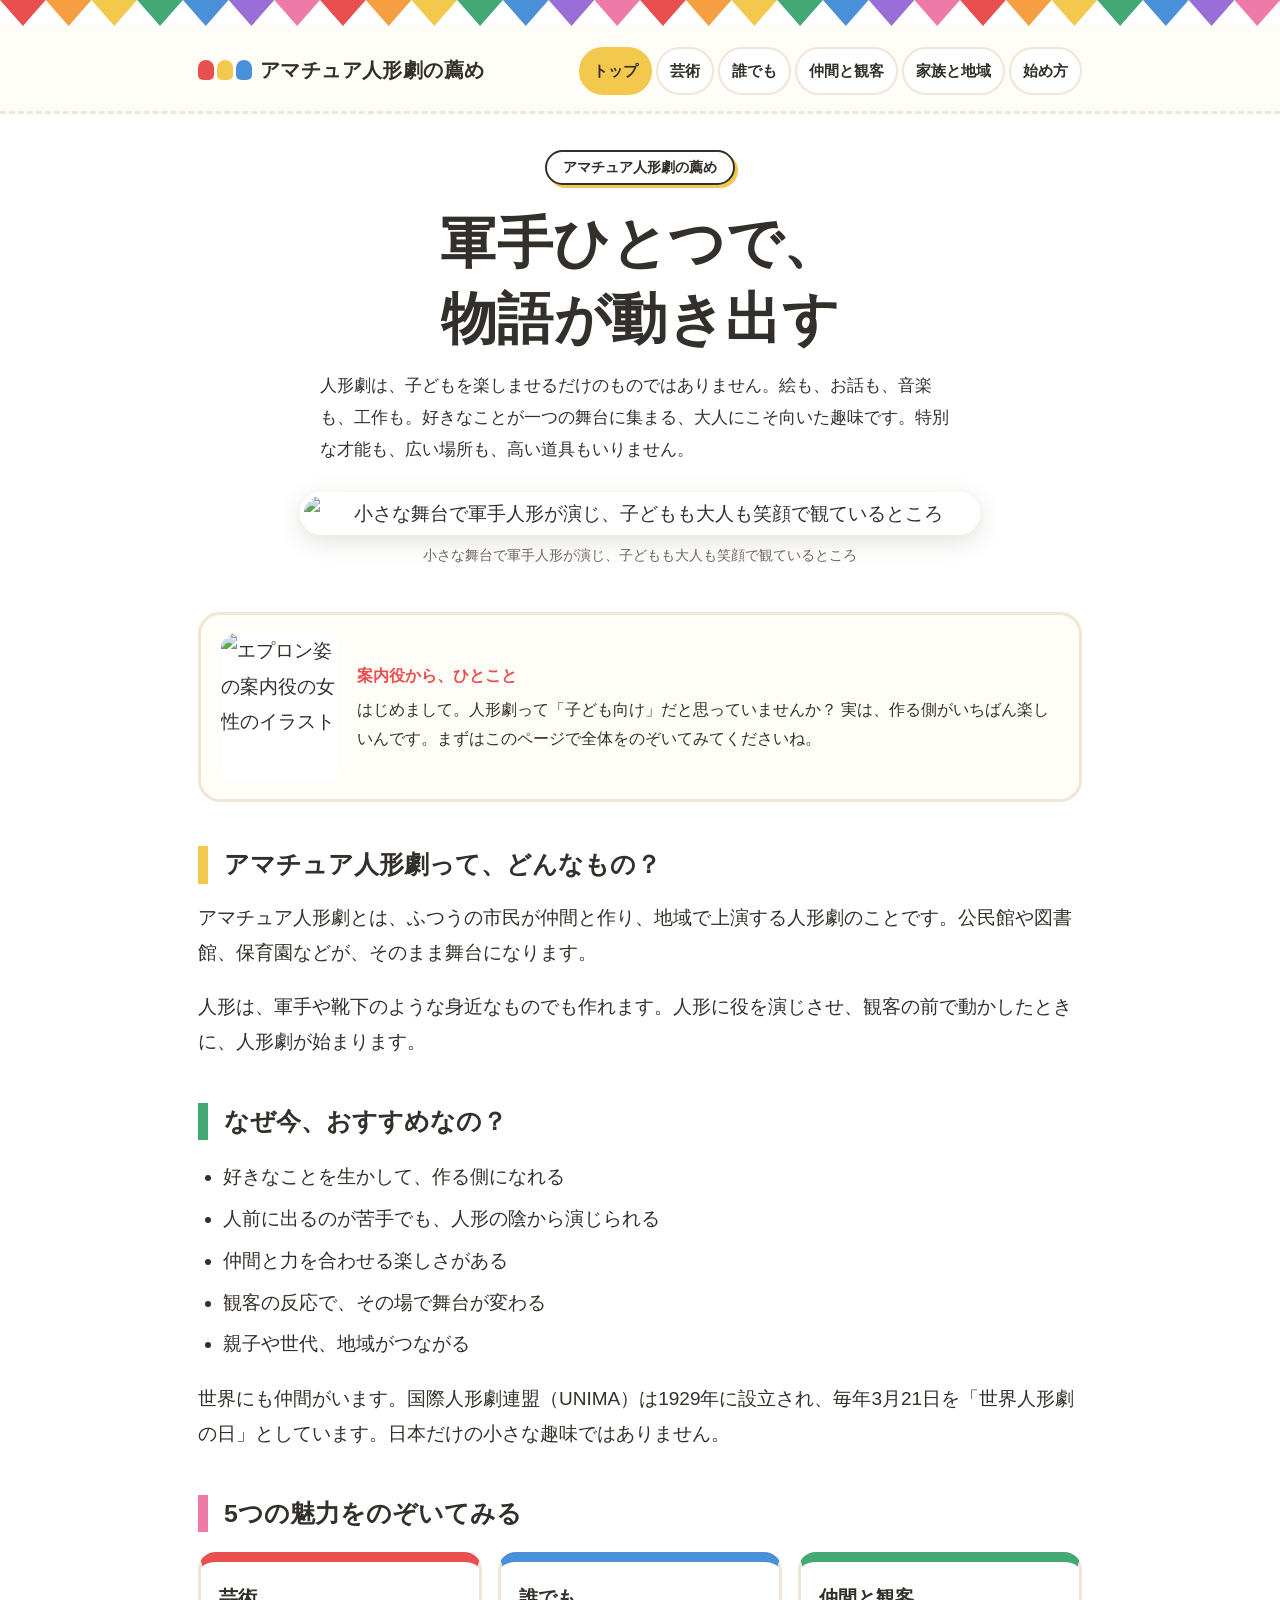
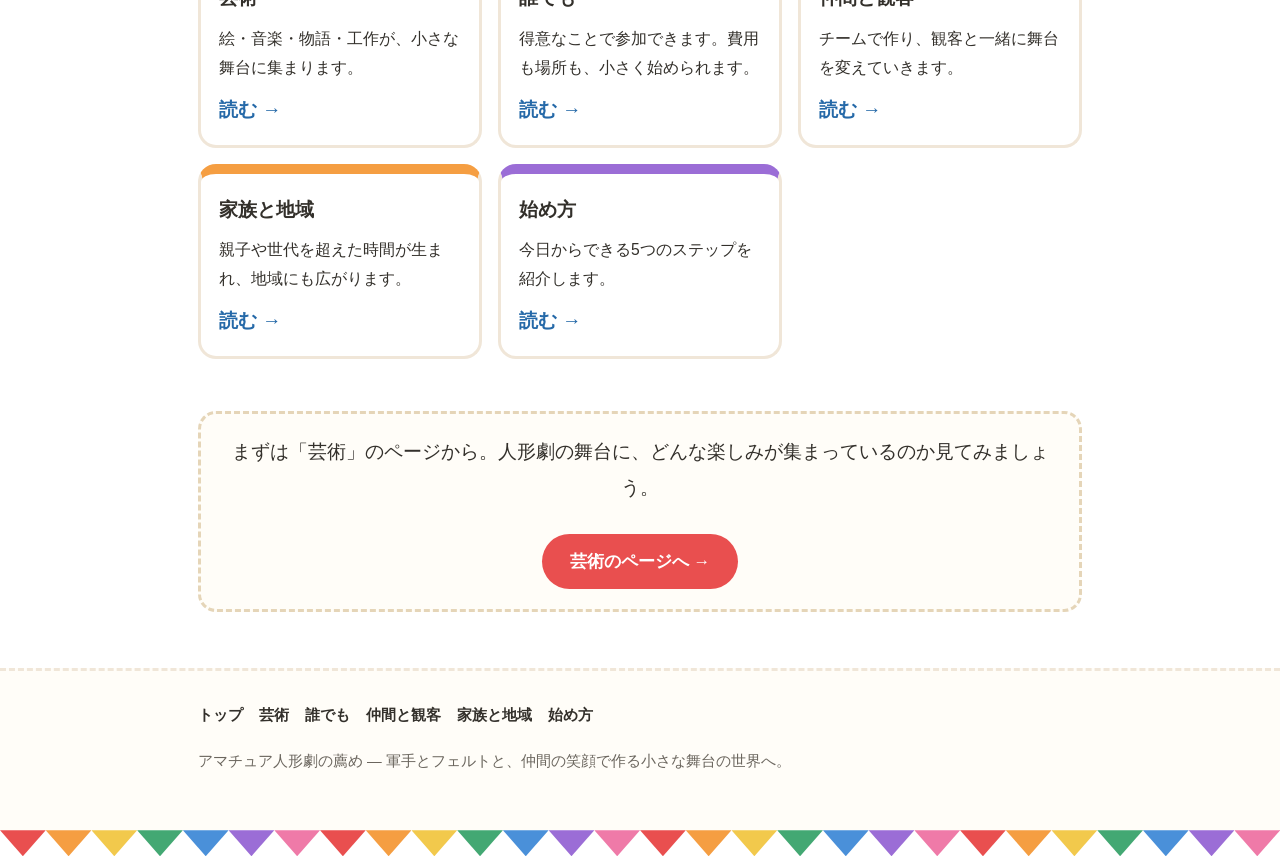
==== index.html @ 330d2dbc "Add files via upload" ====
<!DOCTYPE html>
<html lang="ja">
<head>
<meta charset="utf-8">
<meta name="viewport" content="width=device-width, initial-scale=1">
<title>トップ｜アマチュア人形劇の薦め</title>
<meta name="description" content="軍手ひとつで、<br>物語が動き出す ― アマチュア人形劇の魅力を、芸術・参加・仲間・家族・地域の面から紹介するサイトです。">
<link rel="stylesheet" href="style.css">
</head>
<body>
<div class="bunting" aria-hidden="true"><i></i><i></i><i></i><i></i><i></i><i></i><i></i><i></i><i></i><i></i><i></i><i></i><i></i><i></i><i></i><i></i><i></i><i></i><i></i><i></i><i></i><i></i><i></i><i></i><i></i><i></i><i></i><i></i></div>
<header class="site"><div class="site-in">
<a class="logo" href="index.html"><span class="gloves" aria-hidden="true"><i style="background:var(--red)"></i><i style="background:var(--yellow)"></i><i style="background:var(--blue)"></i></span>アマチュア人形劇の薦め</a>
<nav class="main" aria-label="メインメニュー"><ul><li><a href="index.html" aria-current="page">トップ</a></li><li><a href="art.html">芸術</a></li><li><a href="anyone.html">誰でも</a></li><li><a href="together.html">仲間と観客</a></li><li><a href="family.html">家族と地域</a></li><li><a href="start.html">始め方</a></li></ul></nav>
</div></header>
<main>
<div class="hero">
<span class="kicker">アマチュア人形劇の薦め</span>
<h1>軍手ひとつで、<br>物語が動き出す</h1>
<p class="lead">人形劇は、子どもを楽しませるだけのものではありません。絵も、お話も、音楽も、工作も。好きなことが一つの舞台に集まる、大人にこそ向いた趣味です。特別な才能も、広い場所も、高い道具もいりません。</p>
<figure class="hero-fig"><img src="img/illu-top.jpg" alt="小さな舞台で軍手人形が演じ、子どもも大人も笑顔で観ているところ"><figcaption>小さな舞台で軍手人形が演じ、子どもも大人も笑顔で観ているところ</figcaption></figure>
</div>
<div class="guide">
<img src="img/guide-woman.jpg" alt="エプロン姿の案内役の女性のイラスト">
<p><span class="who">案内役から、ひとこと</span>はじめまして。人形劇って「子ども向け」だと思っていませんか？ 実は、作る側がいちばん楽しいんです。まずはこのページで全体をのぞいてみてくださいね。</p>
</div>

<section><h2>アマチュア人形劇って、どんなもの？</h2>
<p>アマチュア人形劇とは、ふつうの市民が仲間と作り、地域で上演する人形劇のことです。公民館や図書館、保育園などが、そのまま舞台になります。</p>
<p>人形は、軍手や靴下のような身近なものでも作れます。人形に役を演じさせ、観客の前で動かしたときに、人形劇が始まります。</p></section>
<section><h2 class="c-green">なぜ今、おすすめなの？</h2>
<ul>
<li>好きなことを生かして、作る側になれる</li>
<li>人前に出るのが苦手でも、人形の陰から演じられる</li>
<li>仲間と力を合わせる楽しさがある</li>
<li>観客の反応で、その場で舞台が変わる</li>
<li>親子や世代、地域がつながる</li>
</ul>
<p>世界にも仲間がいます。国際人形劇連盟（UNIMA）は1929年に設立され、毎年3月21日を「世界人形劇の日」としています。日本だけの小さな趣味ではありません。</p></section>
<section><h2 class="c-pink">5つの魅力をのぞいてみる</h2>
<div class="cards">
<a class="card f-red" href="art.html"><h3>芸術</h3><p>絵・音楽・物語・工作が、小さな舞台に集まります。</p><span class="go">読む →</span></a>
<a class="card f-blue" href="anyone.html"><h3>誰でも</h3><p>得意なことで参加できます。費用も場所も、小さく始められます。</p><span class="go">読む →</span></a>
<a class="card f-green" href="together.html"><h3>仲間と観客</h3><p>チームで作り、観客と一緒に舞台を変えていきます。</p><span class="go">読む →</span></a>
<a class="card f-orange" href="family.html"><h3>家族と地域</h3><p>親子や世代を超えた時間が生まれ、地域にも広がります。</p><span class="go">読む →</span></a>
<a class="card f-purple" href="start.html"><h3>始め方</h3><p>今日からできる5つのステップを紹介します。</p><span class="go">読む →</span></a>
</div></section>

<div class="next"><p>まずは「芸術」のページから。人形劇の舞台に、どんな楽しみが集まっているのか見てみましょう。</p><a href="art.html">芸術のページへ →</a></div>
</main>
<footer class="site"><div class="foot-in">
<nav aria-label="フッターメニュー"><ul><li><a href="index.html" aria-current="page">トップ</a></li><li><a href="art.html">芸術</a></li><li><a href="anyone.html">誰でも</a></li><li><a href="together.html">仲間と観客</a></li><li><a href="family.html">家族と地域</a></li><li><a href="start.html">始め方</a></li></ul></nav>
<p>アマチュア人形劇の薦め ― 軍手とフェルトと、仲間の笑顔で作る小さな舞台の世界へ。</p>
</div></footer>
<div class="bunting" aria-hidden="true"><i></i><i></i><i></i><i></i><i></i><i></i><i></i><i></i><i></i><i></i><i></i><i></i><i></i><i></i><i></i><i></i><i></i><i></i><i></i><i></i><i></i><i></i><i></i><i></i><i></i><i></i><i></i><i></i></div>
</body>
</html>
---- style.css ----
:root{
  --red:#e94f4f; --orange:#f59e42; --yellow:#f2c94c; --green:#43a873;
  --blue:#4a90d9; --purple:#9b6dd6; --pink:#ef7aa8;
  --ink:#33302b; --muted:#6b665e; --paper:#fffdf8; --line:#f0e6d8;
}
*{box-sizing:border-box}
html{scroll-behavior:smooth}
body{margin:0;background:#fff;color:var(--ink);
  font-family:"Hiragino Maru Gothic ProN","Hiragino Sans","Yu Gothic",YuGothic,"Noto Sans JP",sans-serif;
  font-size:19px;line-height:1.85;-webkit-text-size-adjust:100%}
img{max-width:100%;height:auto;display:block}
a{color:#2569a8}
/* フェルトのガーランド */
.bunting{display:flex;overflow:hidden;height:26px}
.bunting i{flex:1;height:26px;clip-path:polygon(0 0,100% 0,50% 100%)}
.bunting i:nth-child(7n+1){background:var(--red)} .bunting i:nth-child(7n+2){background:var(--orange)}
.bunting i:nth-child(7n+3){background:var(--yellow)} .bunting i:nth-child(7n+4){background:var(--green)}
.bunting i:nth-child(7n+5){background:var(--blue)} .bunting i:nth-child(7n+6){background:var(--purple)}
.bunting i:nth-child(7n){background:var(--pink)}
header.site{background:var(--paper);border-bottom:3px dashed var(--line)}
.site-in{max-width:920px;margin:0 auto;padding:14px 18px 10px;display:flex;align-items:center;gap:12px;flex-wrap:wrap}
.logo{font-weight:900;font-size:1.25rem;color:var(--ink);text-decoration:none;letter-spacing:.02em}
.logo .gloves{display:inline-flex;gap:3px;margin-right:8px;vertical-align:-3px}
.logo .gloves i{width:16px;height:20px;border-radius:8px 8px 5px 5px;display:inline-block}
nav.main{margin-left:auto}
nav.main ul{display:flex;gap:4px;flex-wrap:wrap;list-style:none;margin:0;padding:0}
nav.main a{display:block;padding:8px 12px;border-radius:999px;text-decoration:none;color:var(--ink);font-size:.95rem;font-weight:700;background:#fff;border:2px solid var(--line)}
nav.main a[aria-current]{background:var(--yellow);border-color:var(--yellow)}
main{max-width:920px;margin:0 auto;padding:0 18px 56px}
/* ヒーロー */
.hero{padding:34px 0 8px;text-align:center}
.kicker{display:inline-block;background:#fff;border:2px solid var(--ink);border-radius:999px;padding:2px 16px;font-weight:800;font-size:.9rem;box-shadow:3px 3px 0 var(--yellow)}
.hero h1{font-size:clamp(2.1rem,8.5vw,3.5rem);line-height:1.35;margin:20px 0 14px;font-weight:900;letter-spacing:.01em}
.hero h1 .hl-red{color:var(--red)} .hero h1 .hl-blue{color:var(--blue)} .hero h1 .hl-green{color:var(--green)}
.hero .lead{font-size:1.08rem;max-width:640px;margin:0 auto;text-align:left}
.hero-fig{margin:26px auto 6px;max-width:680px}
.hero-fig img{border-radius:22px;border:4px solid #fff;box-shadow:0 6px 24px rgba(80,60,20,.16)}
.hero-fig figcaption{font-size:.85rem;color:var(--muted);margin-top:8px}
/* 案内役 */
.guide{display:flex;gap:18px;align-items:center;background:var(--paper);border:3px solid var(--line);border-radius:22px;padding:18px 20px;margin:30px 0}
.guide img{width:118px;height:148px;object-fit:cover;object-position:top;border-radius:16px;flex:none;background:#fff}
.guide p{margin:0;font-size:1rem}
.guide .who{font-weight:900;color:var(--red);display:block;margin-bottom:4px}
section{margin:44px 0}
h2{font-size:1.55rem;line-height:1.5;margin:0 0 16px;padding-left:16px;border-left:10px solid var(--yellow);font-weight:900}
h2.c-red{border-color:var(--red)} h2.c-blue{border-color:var(--blue)} h2.c-green{border-color:var(--green)}
h2.c-pink{border-color:var(--pink)} h2.c-purple{border-color:var(--purple)} h2.c-orange{border-color:var(--orange)}
p{margin:0 0 1em}
ul,ol{padding-left:1.3em} li{margin:.35em 0}
.cards{display:grid;grid-template-columns:repeat(auto-fit,minmax(240px,1fr));gap:16px;margin:20px 0}
.card{border:3px solid var(--line);border-radius:18px;padding:18px;background:#fff;text-decoration:none;color:var(--ink);display:block}
.card h3{margin:0 0 8px;font-size:1.2rem}
.card p{font-size:.98rem;margin:0 0 10px}
.card .go{font-weight:900;color:#2569a8}
.card.f-red{border-top:10px solid var(--red)} .card.f-blue{border-top:10px solid var(--blue)}
.card.f-green{border-top:10px solid var(--green)} .card.f-pink{border-top:10px solid var(--pink)}
.card.f-purple{border-top:10px solid var(--purple)} .card.f-orange{border-top:10px solid var(--orange)}
table{border-collapse:collapse;width:100%;margin:18px 0;font-size:.97rem;line-height:1.65}
th,td{border:2px solid var(--line);padding:10px 12px;text-align:left;vertical-align:top}
th{background:#fdf3d7;font-weight:800}
tr:nth-child(even) td{background:#fffaf0}
.dialogue{background:#f4f9ff;border-radius:18px;padding:18px 22px;margin:18px 0}
.dialogue p{margin:.4em 0}
.note{font-size:.9rem;color:var(--muted)}
.steps{counter-reset:step;list-style:none;padding:0}
.steps li{background:var(--paper);border:3px solid var(--line);border-radius:18px;padding:16px 18px 16px 74px;position:relative;margin:14px 0}
.steps li::before{counter-increment:step;content:counter(step);position:absolute;left:16px;top:16px;width:42px;height:42px;border-radius:50%;color:#fff;font-weight:900;display:flex;align-items:center;justify-content:center;font-size:1.2rem}
.steps li:nth-child(5n+1)::before{background:var(--red)} .steps li:nth-child(5n+2)::before{background:var(--orange)}
.steps li:nth-child(5n+3)::before{background:var(--green)} .steps li:nth-child(5n+4)::before{background:var(--blue)}
.steps li:nth-child(5n)::before{background:var(--purple)}
.steps b{display:block;font-size:1.08rem}
.big-quote{font-size:1.35rem;font-weight:900;line-height:1.7;text-align:center;background:linear-gradient(transparent 62%,#ffe9a8 62%);padding:6px 4px;margin:26px 0}
.next{margin:52px 0 0;background:var(--paper);border:3px dashed #e5d5b8;border-radius:18px;padding:20px 22px;text-align:center}
.next a{display:inline-block;margin-top:10px;background:var(--red);color:#fff;font-weight:900;text-decoration:none;padding:12px 28px;border-radius:999px;font-size:1.05rem}
footer.site{border-top:3px dashed var(--line);background:var(--paper)}
.foot-in{max-width:920px;margin:0 auto;padding:26px 18px 40px;font-size:.92rem;color:var(--muted)}
.foot-in nav ul{list-style:none;display:flex;flex-wrap:wrap;gap:6px 16px;padding:0;margin:0 0 14px}
.foot-in a{color:var(--ink);font-weight:700;text-decoration:none}
@media (max-width:560px){
  body{font-size:18px}
  .guide{flex-direction:row;padding:14px}
  .guide img{width:92px;height:116px}
  th,td{padding:8px 9px}
  nav.main{margin-left:0}
}
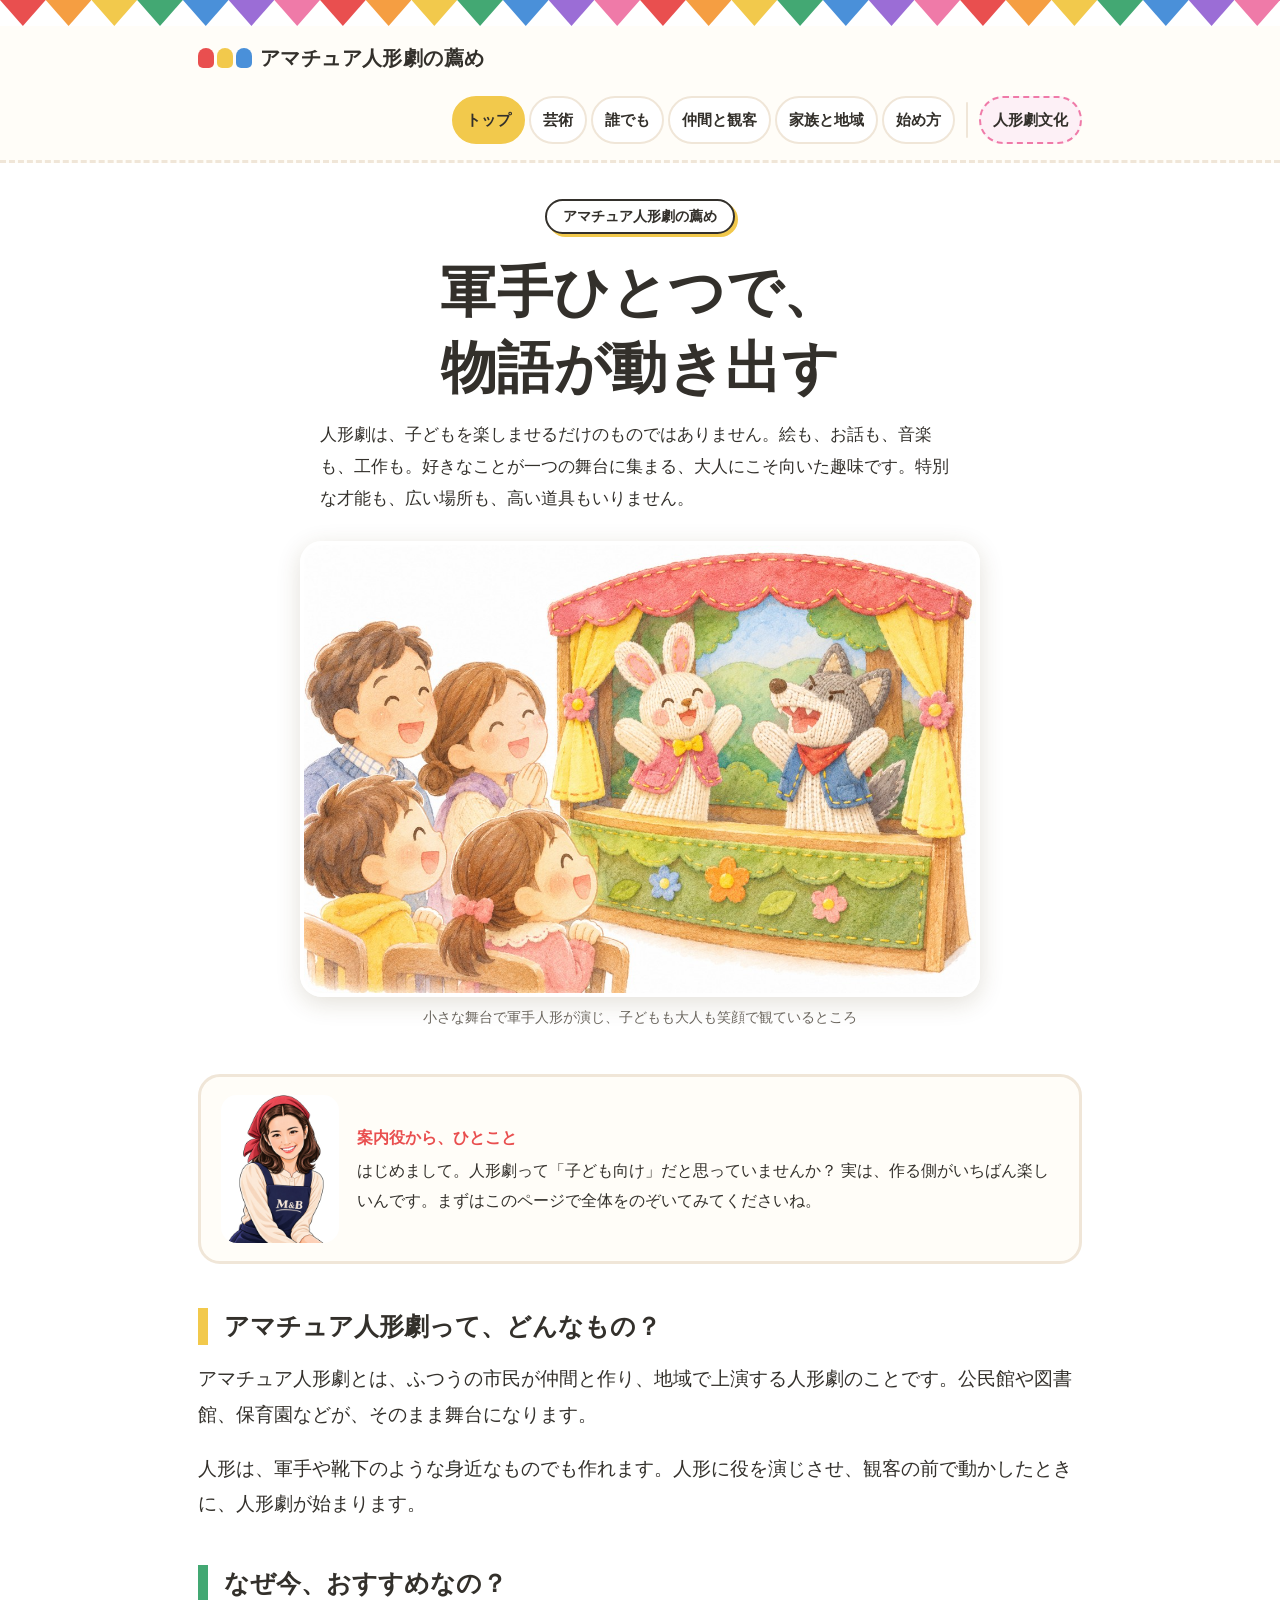
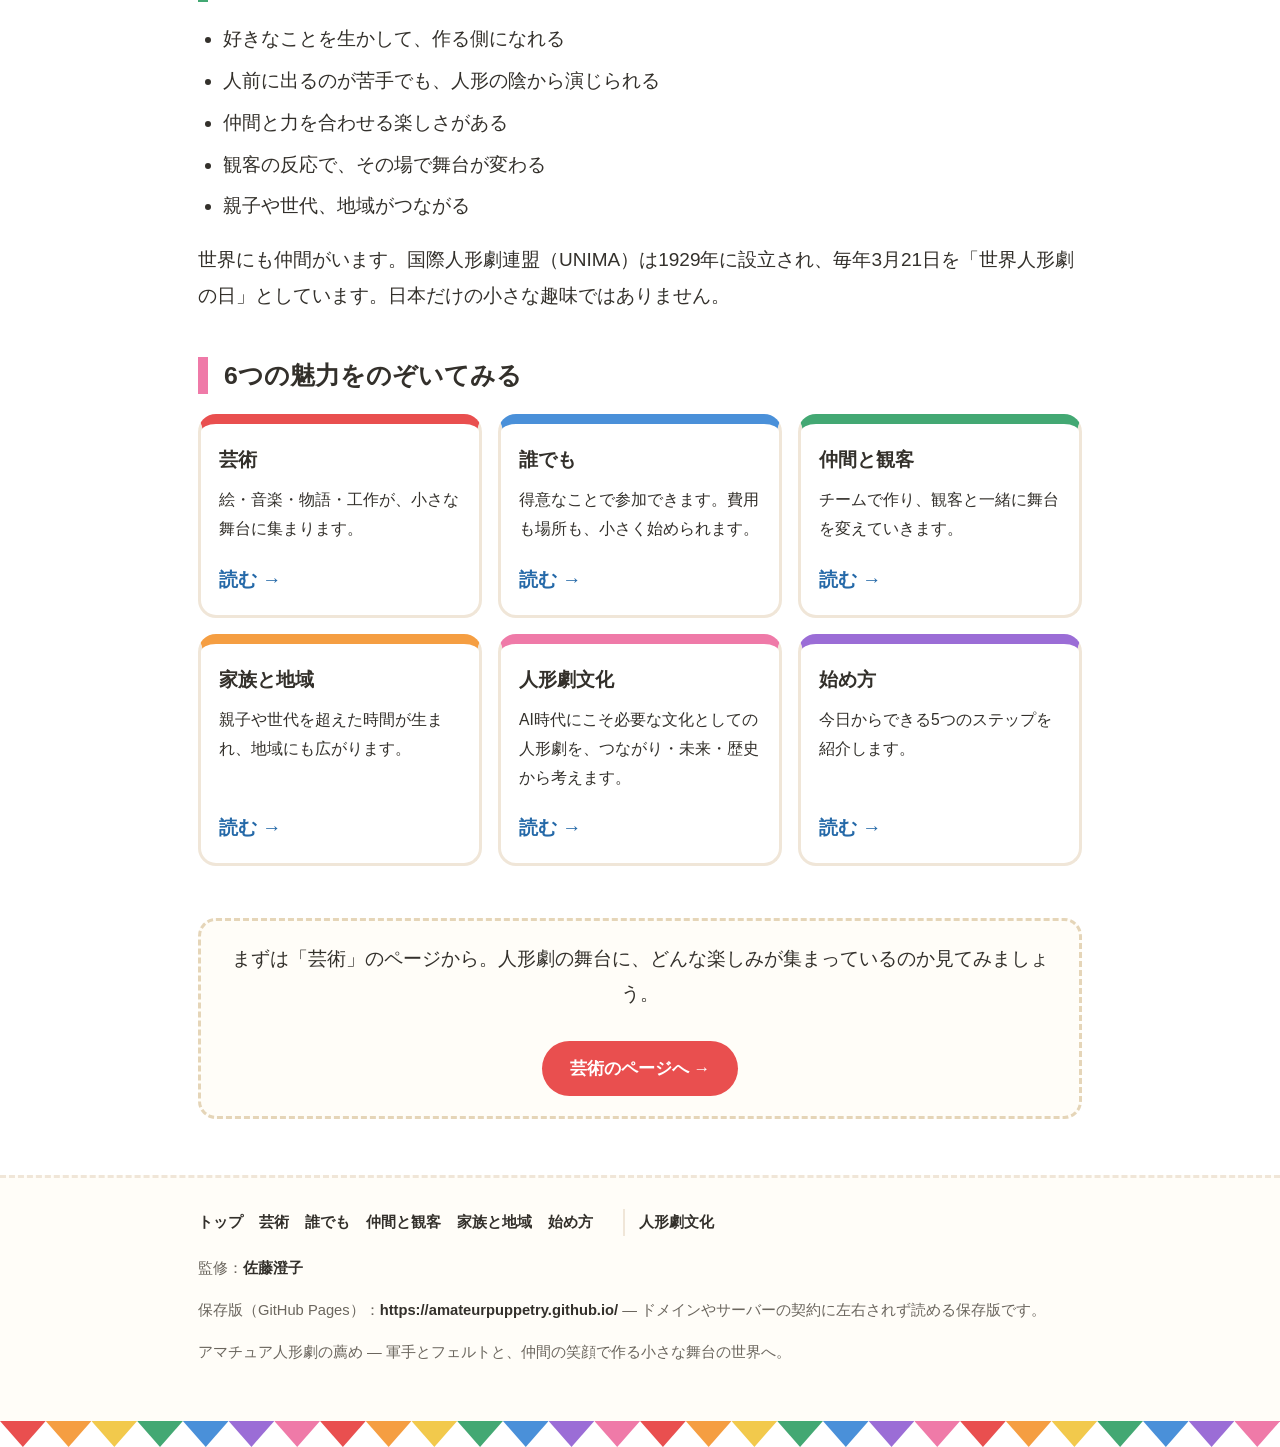
==== commit 18b36249: "サイト更新：人形劇文化セクションと監修者ページを追加" ====
--- a/index.html
+++ b/index.html
@@ -5,13 +5,14 @@
 <meta name="viewport" content="width=device-width, initial-scale=1">
 <title>トップ｜アマチュア人形劇の薦め</title>
 <meta name="description" content="軍手ひとつで、<br>物語が動き出す ― アマチュア人形劇の魅力を、芸術・参加・仲間・家族・地域の面から紹介するサイトです。">
-<link rel="stylesheet" href="style.css">
+<link rel="stylesheet" href="style.css?v=20261127b">
+<script type="application/ld+json">{"@context":"https://schema.org","@type":"WebPage","url":"https://lboo.jp/mb/","inLanguage":"ja","reviewedBy":{"@type":"Person","@id":"https://lboo.jp/mb/sumiko_sato/#sumiko-sato","name":"佐藤澄子","url":"https://lboo.jp/mb/sumiko_sato/"}}</script>
 </head>
 <body>
 <div class="bunting" aria-hidden="true"><i></i><i></i><i></i><i></i><i></i><i></i><i></i><i></i><i></i><i></i><i></i><i></i><i></i><i></i><i></i><i></i><i></i><i></i><i></i><i></i><i></i><i></i><i></i><i></i><i></i><i></i><i></i><i></i></div>
 <header class="site"><div class="site-in">
 <a class="logo" href="index.html"><span class="gloves" aria-hidden="true"><i style="background:var(--red)"></i><i style="background:var(--yellow)"></i><i style="background:var(--blue)"></i></span>アマチュア人形劇の薦め</a>
-<nav class="main" aria-label="メインメニュー"><ul><li><a href="index.html" aria-current="page">トップ</a></li><li><a href="art.html">芸術</a></li><li><a href="anyone.html">誰でも</a></li><li><a href="together.html">仲間と観客</a></li><li><a href="family.html">家族と地域</a></li><li><a href="start.html">始め方</a></li></ul></nav>
+<nav class="main" aria-label="メインメニュー"><ul><li><a href="index.html" aria-current="page">トップ</a></li><li><a href="art.html">芸術</a></li><li><a href="anyone.html">誰でも</a></li><li><a href="together.html">仲間と観客</a></li><li><a href="family.html">家族と地域</a></li><li><a href="start.html">始め方</a></li><li class="culture"><a href="culture/">人形劇文化</a></li></ul></nav>
 </div></header>
 <main>
 <div class="hero">
@@ -37,19 +38,22 @@
 <li>親子や世代、地域がつながる</li>
 </ul>
 <p>世界にも仲間がいます。国際人形劇連盟（UNIMA）は1929年に設立され、毎年3月21日を「世界人形劇の日」としています。日本だけの小さな趣味ではありません。</p></section>
-<section><h2 class="c-pink">5つの魅力をのぞいてみる</h2>
+<section><h2 class="c-pink">6つの魅力をのぞいてみる</h2>
 <div class="cards">
 <a class="card f-red" href="art.html"><h3>芸術</h3><p>絵・音楽・物語・工作が、小さな舞台に集まります。</p><span class="go">読む →</span></a>
 <a class="card f-blue" href="anyone.html"><h3>誰でも</h3><p>得意なことで参加できます。費用も場所も、小さく始められます。</p><span class="go">読む →</span></a>
 <a class="card f-green" href="together.html"><h3>仲間と観客</h3><p>チームで作り、観客と一緒に舞台を変えていきます。</p><span class="go">読む →</span></a>
 <a class="card f-orange" href="family.html"><h3>家族と地域</h3><p>親子や世代を超えた時間が生まれ、地域にも広がります。</p><span class="go">読む →</span></a>
+<a class="card f-pink" href="culture/"><h3>人形劇文化</h3><p>AI時代にこそ必要な文化としての人形劇を、つながり・未来・歴史から考えます。</p><span class="go">読む →</span></a>
 <a class="card f-purple" href="start.html"><h3>始め方</h3><p>今日からできる5つのステップを紹介します。</p><span class="go">読む →</span></a>
 </div></section>
 
 <div class="next"><p>まずは「芸術」のページから。人形劇の舞台に、どんな楽しみが集まっているのか見てみましょう。</p><a href="art.html">芸術のページへ →</a></div>
 </main>
 <footer class="site"><div class="foot-in">
-<nav aria-label="フッターメニュー"><ul><li><a href="index.html" aria-current="page">トップ</a></li><li><a href="art.html">芸術</a></li><li><a href="anyone.html">誰でも</a></li><li><a href="together.html">仲間と観客</a></li><li><a href="family.html">家族と地域</a></li><li><a href="start.html">始め方</a></li></ul></nav>
+<nav aria-label="フッターメニュー"><ul><li><a href="index.html" aria-current="page">トップ</a></li><li><a href="art.html">芸術</a></li><li><a href="anyone.html">誰でも</a></li><li><a href="together.html">仲間と観客</a></li><li><a href="family.html">家族と地域</a></li><li><a href="start.html">始め方</a></li><li class="culture"><a href="culture/">人形劇文化</a></li></ul></nav>
+<p>監修：<a href="sumiko_sato/">佐藤澄子</a></p>
+<p>保存版（GitHub Pages）：<a href="https://amateurpuppetry.github.io/">https://amateurpuppetry.github.io/</a> ― ドメインやサーバーの契約に左右されず読める保存版です。</p>
 <p>アマチュア人形劇の薦め ― 軍手とフェルトと、仲間の笑顔で作る小さな舞台の世界へ。</p>
 </div></footer>
 <div class="bunting" aria-hidden="true"><i></i><i></i><i></i><i></i><i></i><i></i><i></i><i></i><i></i><i></i><i></i><i></i><i></i><i></i><i></i><i></i><i></i><i></i><i></i><i></i><i></i><i></i><i></i><i></i><i></i><i></i><i></i><i></i></div>
--- a/style.css
+++ b/style.css
@@ -48,10 +48,10 @@
 p{margin:0 0 1em}
 ul,ol{padding-left:1.3em} li{margin:.35em 0}
 .cards{display:grid;grid-template-columns:repeat(auto-fit,minmax(240px,1fr));gap:16px;margin:20px 0}
-.card{border:3px solid var(--line);border-radius:18px;padding:18px;background:#fff;text-decoration:none;color:var(--ink);display:block}
+.card{border:3px solid var(--line);border-radius:18px;padding:18px;background:#fff;text-decoration:none;color:var(--ink);display:flex;flex-direction:column}
 .card h3{margin:0 0 8px;font-size:1.2rem}
 .card p{font-size:.98rem;margin:0 0 10px}
-.card .go{font-weight:900;color:#2569a8}
+.card .go{font-weight:900;color:#2569a8;margin-top:auto;padding-top:8px}
 .card.f-red{border-top:10px solid var(--red)} .card.f-blue{border-top:10px solid var(--blue)}
 .card.f-green{border-top:10px solid var(--green)} .card.f-pink{border-top:10px solid var(--pink)}
 .card.f-purple{border-top:10px solid var(--purple)} .card.f-orange{border-top:10px solid var(--orange)}
@@ -59,7 +59,7 @@
 th,td{border:2px solid var(--line);padding:10px 12px;text-align:left;vertical-align:top}
 th{background:#fdf3d7;font-weight:800}
 tr:nth-child(even) td{background:#fffaf0}
-.dialogue{background:#f4f9ff;border-radius:18px;padding:18px 22px;margin:18px 0}
+.dialogue{background:#f4f9ff;border-radius:18px;padding:18px 44px 18px 22px;margin:18px 0;width:fit-content;max-width:100%}
 .dialogue p{margin:.4em 0}
 .note{font-size:.9rem;color:var(--muted)}
 .steps{counter-reset:step;list-style:none;padding:0}
@@ -69,7 +69,7 @@
 .steps li:nth-child(5n+3)::before{background:var(--green)} .steps li:nth-child(5n+4)::before{background:var(--blue)}
 .steps li:nth-child(5n)::before{background:var(--purple)}
 .steps b{display:block;font-size:1.08rem}
-.big-quote{font-size:1.35rem;font-weight:900;line-height:1.7;text-align:center;background:linear-gradient(transparent 62%,#ffe9a8 62%);padding:6px 4px;margin:26px 0}
+.big-quote{font-size:1.3rem;font-weight:900;line-height:1.8;text-align:center;background:#fff6d9;border:3px solid #ffe1a8;border-radius:18px;padding:20px 22px;margin:26px 0}
 .next{margin:52px 0 0;background:var(--paper);border:3px dashed #e5d5b8;border-radius:18px;padding:20px 22px;text-align:center}
 .next a{display:inline-block;margin-top:10px;background:var(--red);color:#fff;font-weight:900;text-decoration:none;padding:12px 28px;border-radius:999px;font-size:1.05rem}
 footer.site{border-top:3px dashed var(--line);background:var(--paper)}
@@ -83,3 +83,13 @@
   th,td{padding:8px 9px}
   nav.main{margin-left:0}
 }
+
+/* 人形劇文化は本編（トップ〜始め方）とは別の読み物枠として区切る */
+nav.main li.culture{margin-left:20px;position:relative}
+nav.main li.culture::before{content:"";position:absolute;left:-13px;top:6px;bottom:6px;width:2px;background:var(--line);border-radius:2px}
+nav.main li.culture a{background:#fdf0f6;border:2px dashed var(--pink);color:var(--ink)}
+nav.main li.culture a[aria-current]{background:var(--pink);border-color:var(--pink);color:#fff}
+.foot-in nav li.culture{margin-left:14px;padding-left:14px;border-left:2px solid var(--line)}
+@media (max-width:560px){ nav.main li.culture{margin-left:12px} nav.main li.culture::before{left:-8px} }
+.next a{margin-left:4px;margin-right:4px}
+@media (min-width:561px){ .timeline th:first-child,.timeline td:first-child{white-space:nowrap} }
